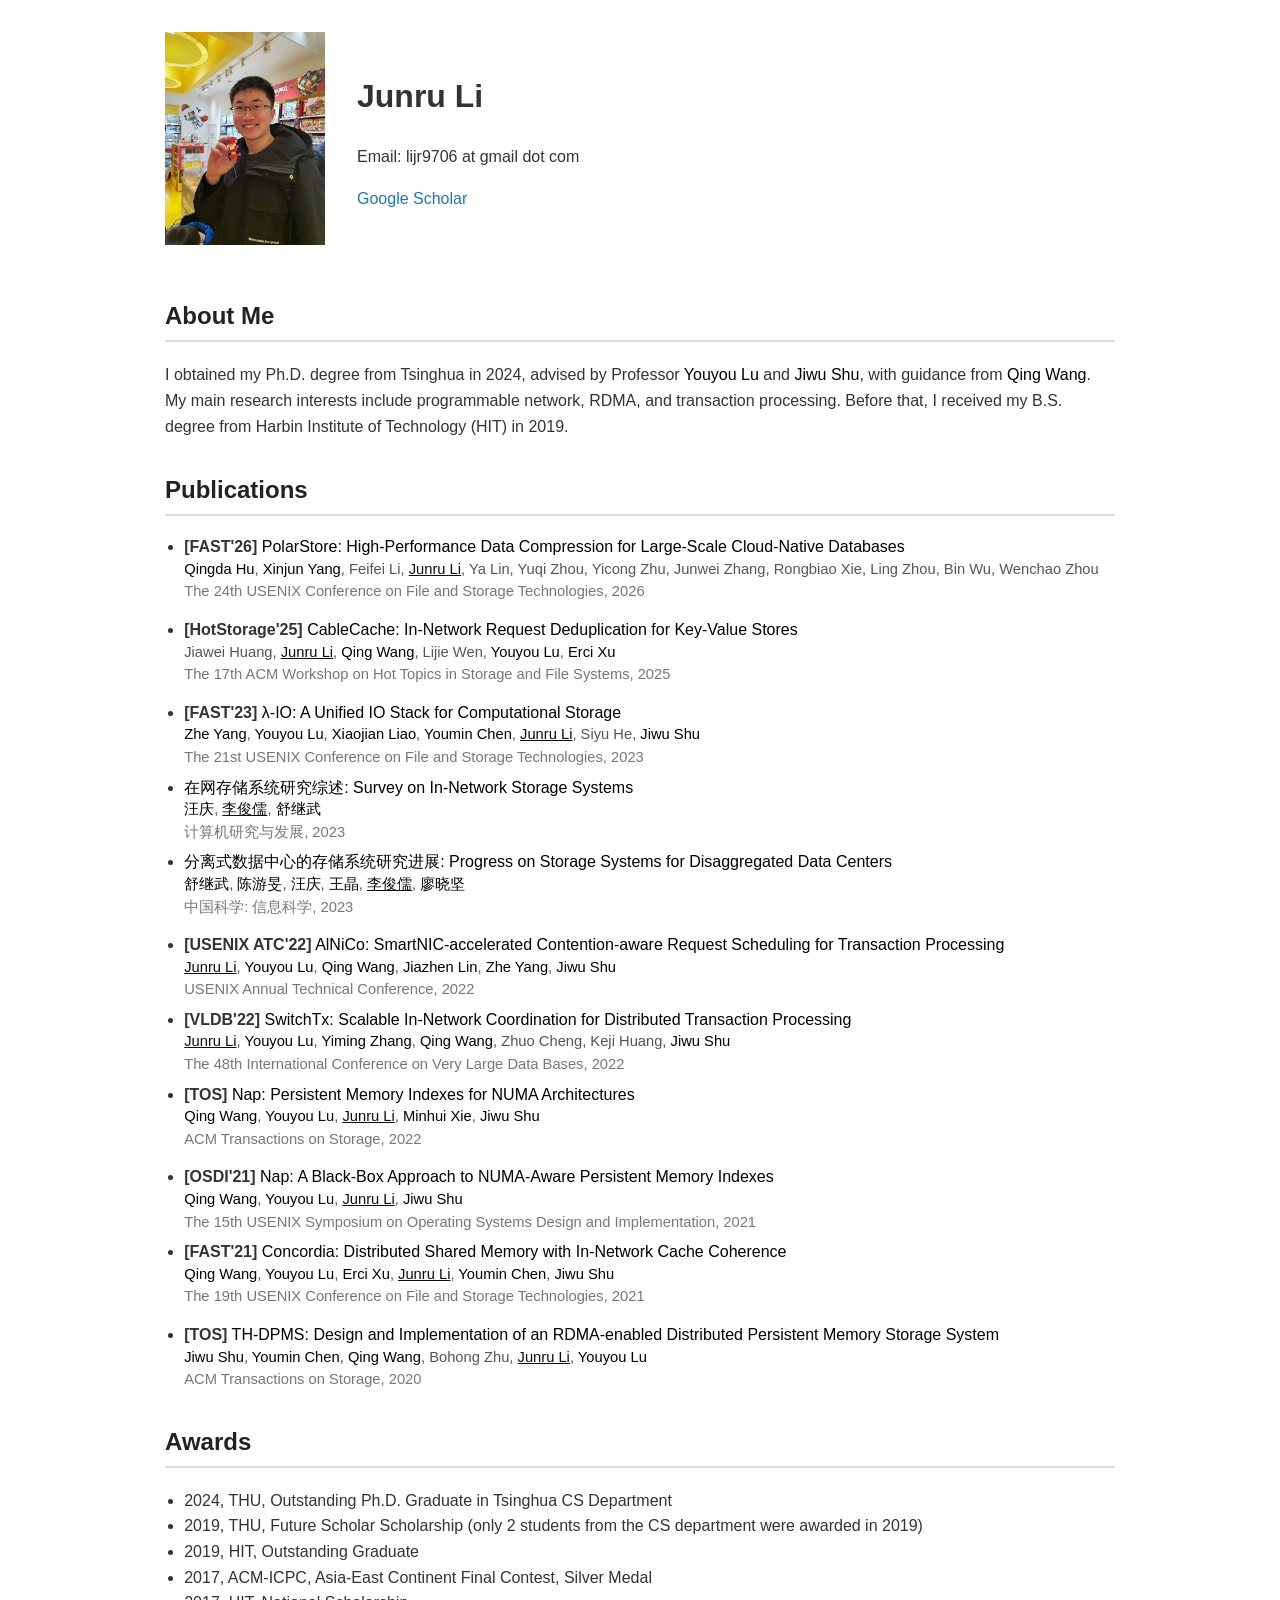
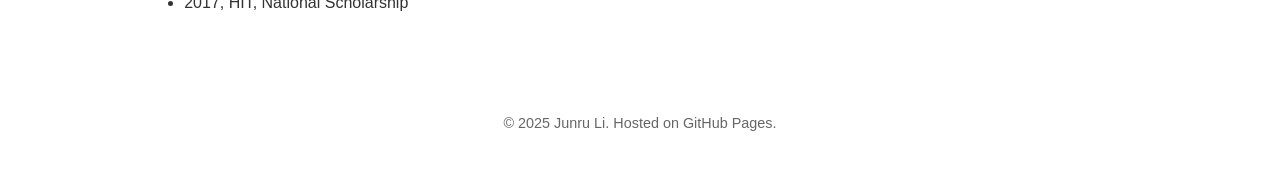
==== js_index.html @ bfcdc7c8 "update" ====
<!DOCTYPE html>
<html lang="en">

<head>
  <meta charset="UTF-8" />
  <meta name="viewport" content="width=device-width, initial-scale=1.0" />
  <title>Junru Li</title>
  <link rel="icon" href="favicon.ico" type="image/x-icon">
  <link rel="stylesheet" href="style.css" />
</head>

<body>
  <header class="header-flex">
    <img src="assets/ljr.png" alt="Profile picture" class="avatar-rect">
    <div class="info">
      <h1>Junru Li</h1>
      <p>Email: lijr9706 at gmail dot com</p>
      <!-- <p>Address: Beijing, China</p> -->
      <p>
        <a href="https://scholar.google.com/citations?user=Lg8fOyMAAAAJ" target="_blank" title="Google Scholar" class="bule-tag">
          Google Scholar</a>
        <!-- <a href="https://dblp.org/pid/97/6505-31.html" target="_blank" title="DBLP" class="bule-tag"> DBLP</a> -->
      </p>
    </div>
  </header>

  <main>
    <section id="about">
      <h2>About Me</h2>
      <p>I obtained my Ph.D. degree from Tsinghua in 2024, advised by Professor <a href="http://storage.cs.tsinghua.edu.cn/~lu/">Youyou Lu</a> and <a href="http://storage.cs.tsinghua.edu.cn/~jiwu-shu/">Jiwu Shu</a>, with guidance from <a href="https://wangqing.io/">Qing Wang</a>. My main research interests include programmable network, RDMA, and transaction processing. 
        Before that, I received my B.S. degree from Harbin Institute of Technology (HIT) in 2019.
      </p>
    </section>


    <section id="publications">
      <h2>Publications</h2>
      <div id="paper-list">
        <!-- Papers grouped by year will be inserted here -->
      </div>
    </section>

    <section id="research">
      <h2>Awards</h2>
      <ul>
        <li> 2024, THU, Outstanding Ph.D. Graduate in Tsinghua CS Department</li>
        <!-- <li> 2023, THU, First-class Scholarship （深交所资助）</li>
        <li> 2023, THU, Longfor Scholarship （龙湖集团资助）</li>
        <li> 2022, THU, Second-class Scholarship （赣州市政府资助）</li>
        <li> 2022, THU, Longfor Scholarship （龙湖集团资助）</li> -->
        <li> 2019, THU, Future Scholar Scholarship (only 2 students from the CS department were awarded in 2019) </li>
        <li> 2019, HIT, Outstanding Graduate</li>
        <li> 2017, ACM-ICPC, Asia-East Continent Final Contest, Silver Medal</li>
        <!-- (Team: MyHappinessIsAll, <a href="https://icpc.global/regionals/finder/asia-ec-league-final-2017/standings">link</a>)</li> -->
        <li> 2017, HIT, National Scholarship</li>
        <!-- <li> 2015, HIT, Freshman Scholarship</li> -->
      </ul>
    </section>
  </main>

  <footer>
    <p>© 2025 Junru Li. Hosted on GitHub Pages. </p> <!--Fork from Qing Wang-->
  </footer>

  <script src="script.js"></script>
</body>

</html>
---- style.css ----
body {
  font-family: 'Helvetica Neue', sans-serif;
  margin: 0;
  padding: 0;
  line-height: 1.6;
  color: #333;
  background-color: #fff;
}

.header-flex {
  display: flex;
  align-items: center;
  justify-content: flex-start;
  padding: 2rem 1rem 1rem 1rem;
  max-width: 950px;
  margin: 0 auto;
  flex-wrap: wrap;
}

.avatar-rect {
  width: 160px;
  height: auto;
  object-fit: cover;
  margin-right: 2rem;
}

main {
  max-width: 950px;
  margin: 0 auto;
  padding: 1rem;
  padding-bottom: 1rem;
}

section {
  margin-bottom: 2rem;
}

h2 {
  border-bottom: 2px solid #ddd;
  padding-bottom: 0.3rem;
  color: #222;
}

ul {
  padding-left: 1.2rem;
}



.venue-short {
  font-weight: bold;
  font-style: italic;
}


.award-inline {
  color: #d62728;
  font-style: italic;
}

footer {
  text-align: center;
  font-size: 0.9rem;
  color: #666;
  margin-top: 3rem;
  padding-bottom: 2rem;
}

@media (max-width: 600px) {
  .header-flex {
    flex-direction: column;
    text-align: center;
  }

  .avatar-rect {
    width: 80%;
    margin-right: 0;
    margin-bottom: 1rem;
  }
}

a {
  text-decoration: none;
  color: black;
}

a:hover {
  text-decoration: underline;
}

.highlight {
  color: #0c0c0c;
  text-decoration: underline;
}

.bule-tag {
  color: #1f77b4;
  /* 浅蓝色，与 matplotlib 默认蓝色一致 */
}


.award {
  font-size: 0.92em;
  color: #d62728;
  font-style: italic;
}

.authors {
  font-size: 0.92em;
  color: #555;
}

.venue-full {
  font-size: 0.92em;
  color: #777;
}

#paper-list li {
  line-height: 1.35em;
}
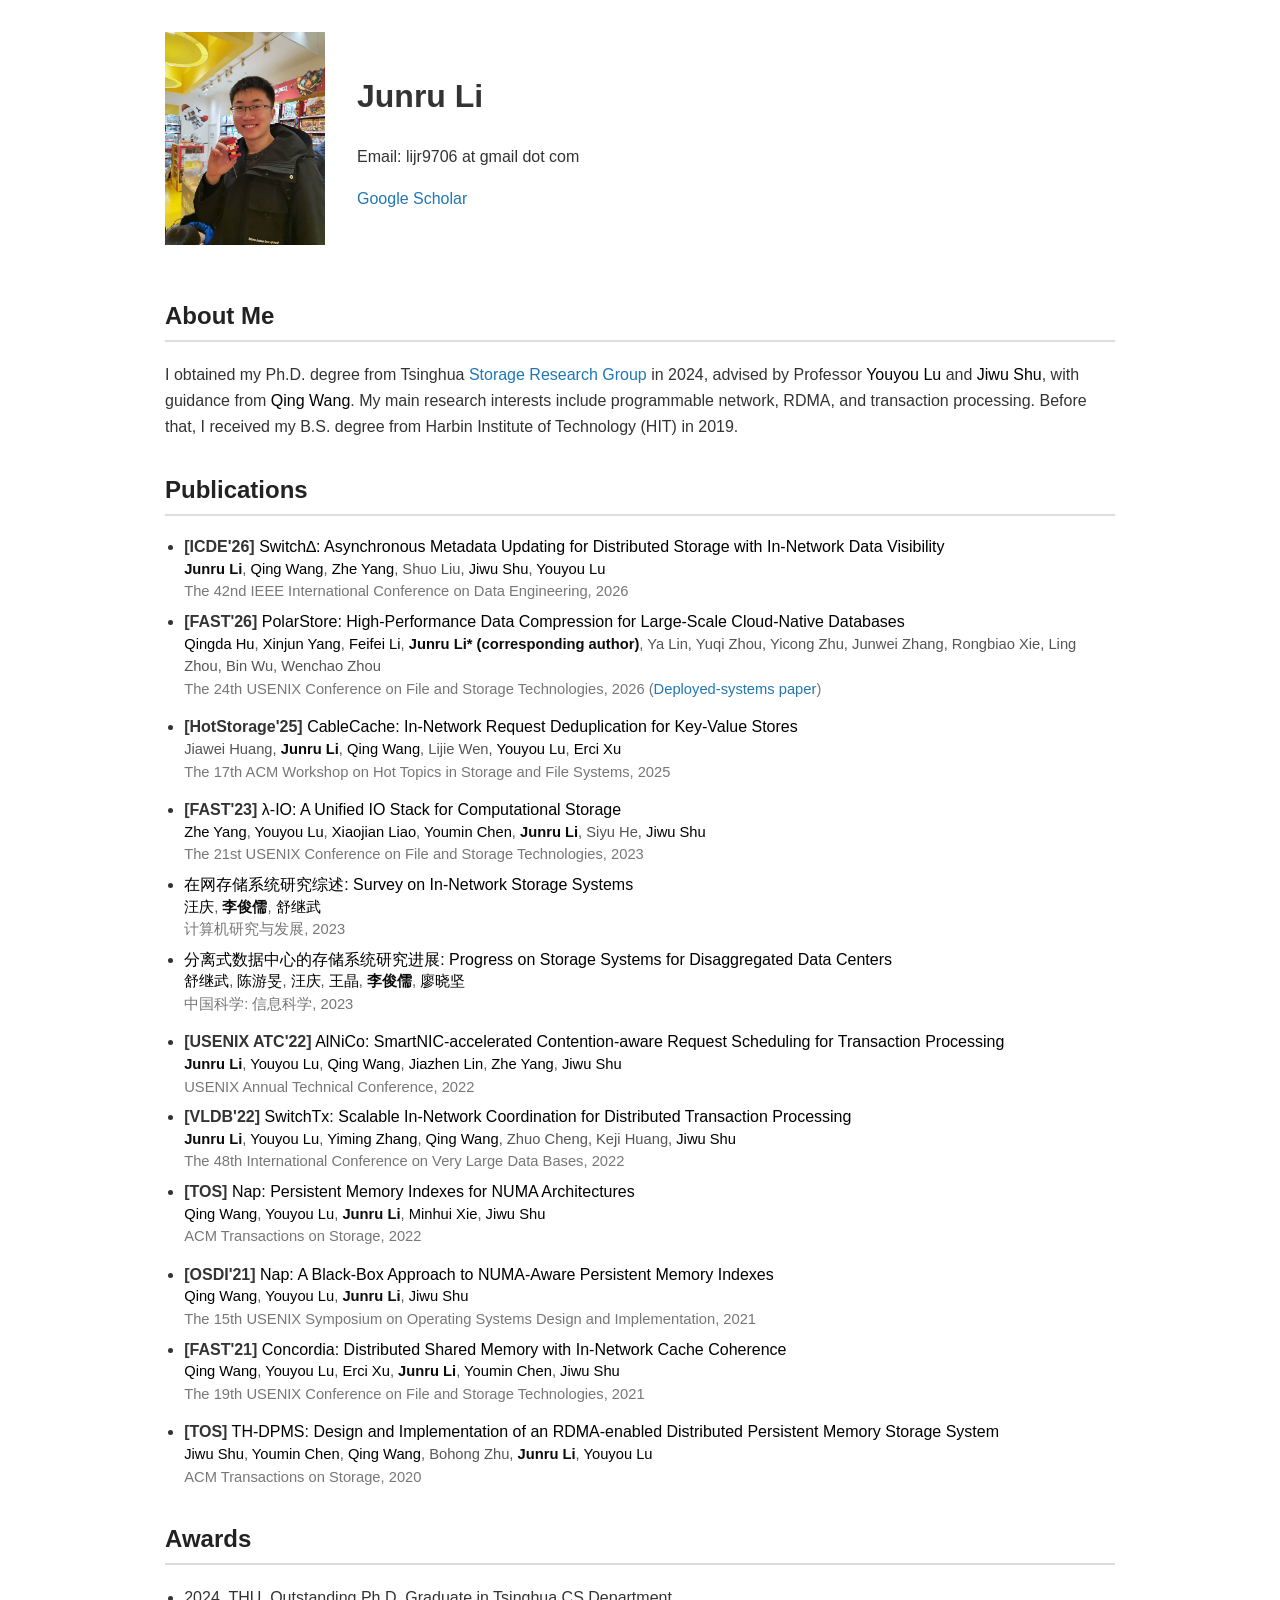
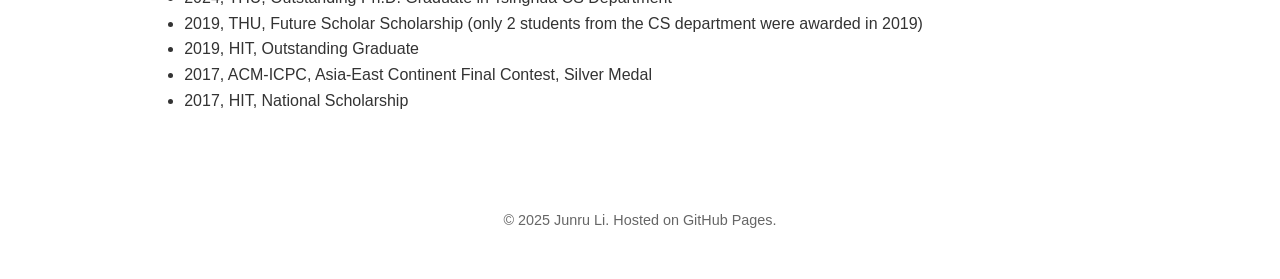
==== commit 6f465862: "test" ====
--- a/js_index.html
+++ b/js_index.html
@@ -27,7 +27,7 @@
   <main>
     <section id="about">
       <h2>About Me</h2>
-      <p>I obtained my Ph.D. degree from Tsinghua in 2024, advised by Professor <a href="http://storage.cs.tsinghua.edu.cn/~lu/">Youyou Lu</a> and <a href="http://storage.cs.tsinghua.edu.cn/~jiwu-shu/">Jiwu Shu</a>, with guidance from <a href="https://wangqing.io/">Qing Wang</a>. My main research interests include programmable network, RDMA, and transaction processing. 
+      <p>I obtained my Ph.D. degree from Tsinghua <a href="https://storage.cs.tsinghua.edu.cn/" class="bule-tag">Storage Research Group</a> in 2024, advised by Professor <a href="http://storage.cs.tsinghua.edu.cn/~lu/">Youyou Lu</a> and <a href="http://storage.cs.tsinghua.edu.cn/~jiwu-shu/">Jiwu Shu</a>, with guidance from <a href="https://wangqing.io/">Qing Wang</a>. My main research interests include programmable network, RDMA, and transaction processing. 
         Before that, I received my B.S. degree from Harbin Institute of Technology (HIT) in 2019.
       </p>
     </section>
--- a/style.css
+++ b/style.css
@@ -90,7 +90,8 @@
 
 .highlight {
   color: #0c0c0c;
-  text-decoration: underline;
+  font-weight: 600;
+  /* text-decoration: underline; */
 }
 
 .bule-tag {
